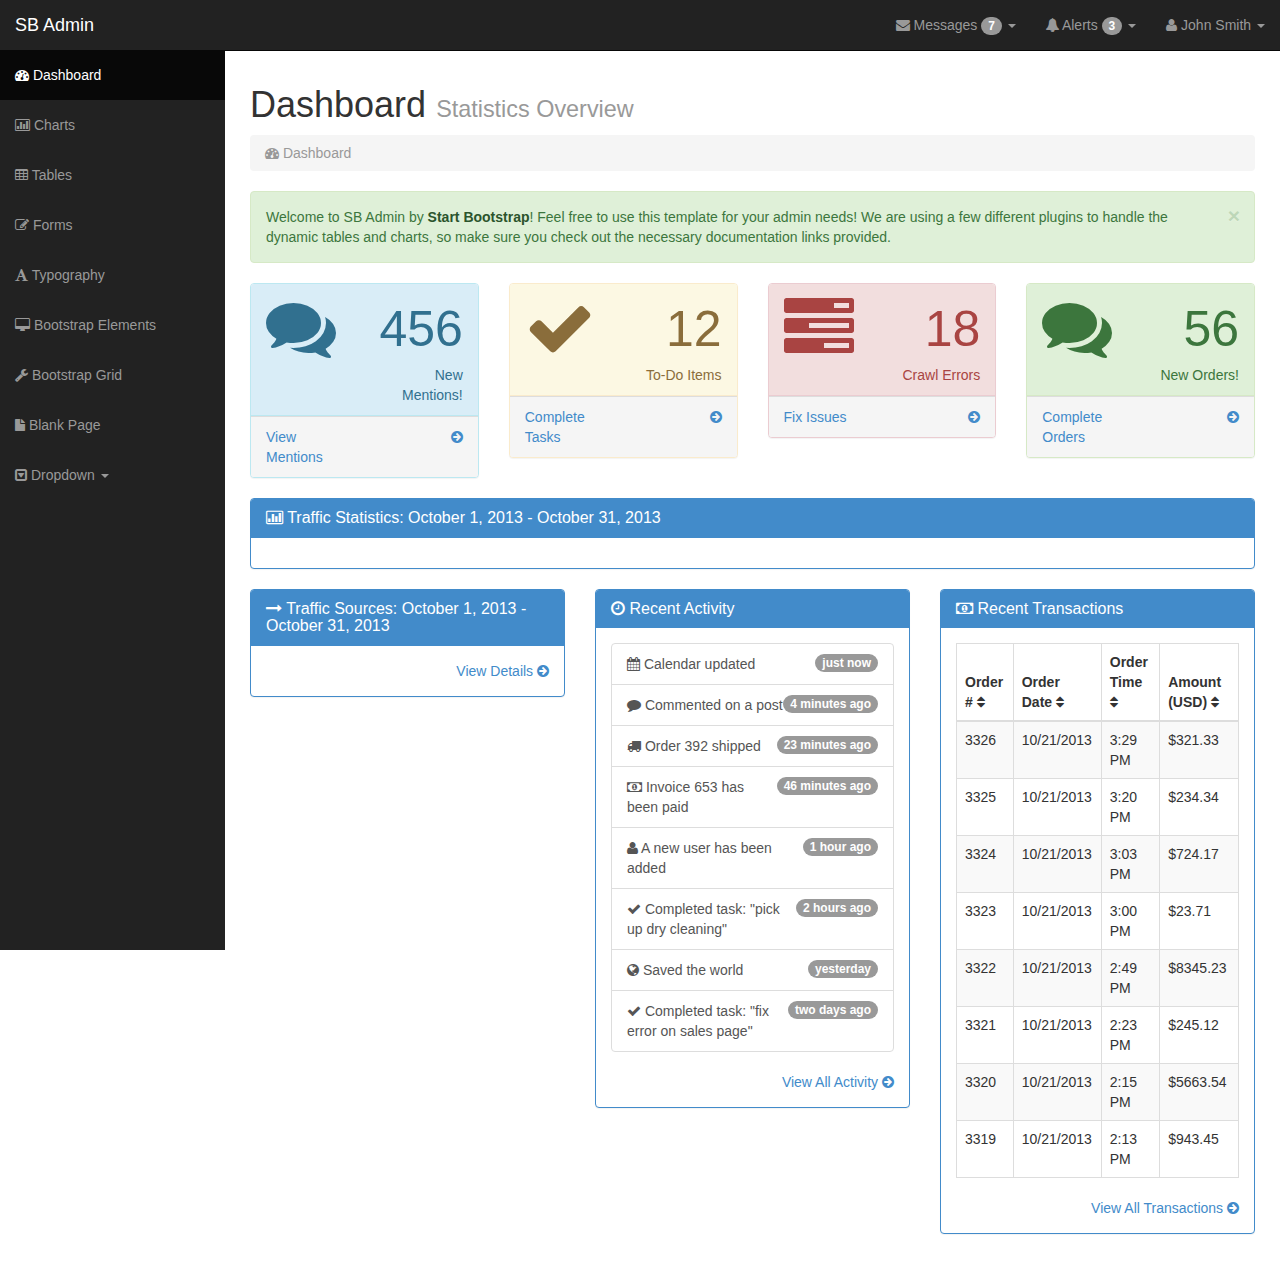
==== index.html @ 2a87e147 "first commit" ====
<!DOCTYPE html>
<html lang="en">
  <head>
    <meta charset="utf-8">
    <meta name="viewport" content="width=device-width, initial-scale=1.0">
    <meta name="description" content="">
    <meta name="author" content="">

    <title>Dashboard - SB Admin</title>

    <!-- Bootstrap core CSS -->
    <link href="css/bootstrap.css" rel="stylesheet">

    <!-- Add custom CSS here -->
    <link href="css/sb-admin.css" rel="stylesheet">
    <link rel="stylesheet" href="font-awesome/css/font-awesome.min.css">
    <!-- Page Specific CSS -->
    <link rel="stylesheet" href="http://cdn.oesmith.co.uk/morris-0.4.3.min.css">
  </head>

  <body>

    <div id="wrapper">

      <!-- Sidebar -->
      <nav class="navbar navbar-inverse navbar-fixed-top" role="navigation">
        <!-- Brand and toggle get grouped for better mobile display -->
        <div class="navbar-header">
          <button type="button" class="navbar-toggle" data-toggle="collapse" data-target=".navbar-ex1-collapse">
            <span class="sr-only">Toggle navigation</span>
            <span class="icon-bar"></span>
            <span class="icon-bar"></span>
            <span class="icon-bar"></span>
          </button>
          <a class="navbar-brand" href="index.html">SB Admin</a>
        </div>

        <!-- Collect the nav links, forms, and other content for toggling -->
        <div class="collapse navbar-collapse navbar-ex1-collapse">
          <ul class="nav navbar-nav side-nav">
            <li class="active"><a href="index.html"><i class="fa fa-dashboard"></i> Dashboard</a></li>
            <li><a href="charts.html"><i class="fa fa-bar-chart-o"></i> Charts</a></li>
            <li><a href="tables.html"><i class="fa fa-table"></i> Tables</a></li>
            <li><a href="forms.html"><i class="fa fa-edit"></i> Forms</a></li>
            <li><a href="typography.html"><i class="fa fa-font"></i> Typography</a></li>
            <li><a href="bootstrap-elements.html"><i class="fa fa-desktop"></i> Bootstrap Elements</a></li>
            <li><a href="bootstrap-grid.html"><i class="fa fa-wrench"></i> Bootstrap Grid</a></li>
            <li><a href="blank-page.html"><i class="fa fa-file"></i> Blank Page</a></li>
            <li class="dropdown">
              <a href="#" class="dropdown-toggle" data-toggle="dropdown"><i class="fa fa-caret-square-o-down"></i> Dropdown <b class="caret"></b></a>
              <ul class="dropdown-menu">
                <li><a href="#">Dropdown Item</a></li>
                <li><a href="#">Another Item</a></li>
                <li><a href="#">Third Item</a></li>
                <li><a href="#">Last Item</a></li>
              </ul>
            </li>
          </ul>

          <ul class="nav navbar-nav navbar-right navbar-user">
            <li class="dropdown messages-dropdown">
              <a href="#" class="dropdown-toggle" data-toggle="dropdown"><i class="fa fa-envelope"></i> Messages <span class="badge">7</span> <b class="caret"></b></a>
              <ul class="dropdown-menu">
                <li class="dropdown-header">7 New Messages</li>
                <li class="message-preview">
                  <a href="#">
                    <span class="avatar"><img src="http://placehold.it/50x50"></span>
                    <span class="name">John Smith:</span>
                    <span class="message">Hey there, I wanted to ask you something...</span>
                    <span class="time"><i class="fa fa-clock-o"></i> 4:34 PM</span>
                  </a>
                </li>
                <li class="divider"></li>
                <li class="message-preview">
                  <a href="#">
                    <span class="avatar"><img src="http://placehold.it/50x50"></span>
                    <span class="name">John Smith:</span>
                    <span class="message">Hey there, I wanted to ask you something...</span>
                    <span class="time"><i class="fa fa-clock-o"></i> 4:34 PM</span>
                  </a>
                </li>
                <li class="divider"></li>
                <li class="message-preview">
                  <a href="#">
                    <span class="avatar"><img src="http://placehold.it/50x50"></span>
                    <span class="name">John Smith:</span>
                    <span class="message">Hey there, I wanted to ask you something...</span>
                    <span class="time"><i class="fa fa-clock-o"></i> 4:34 PM</span>
                  </a>
                </li>
                <li class="divider"></li>
                <li><a href="#">View Inbox <span class="badge">7</span></a></li>
              </ul>
            </li>
            <li class="dropdown alerts-dropdown">
              <a href="#" class="dropdown-toggle" data-toggle="dropdown"><i class="fa fa-bell"></i> Alerts <span class="badge">3</span> <b class="caret"></b></a>
              <ul class="dropdown-menu">
                <li><a href="#">Default <span class="label label-default">Default</span></a></li>
                <li><a href="#">Primary <span class="label label-primary">Primary</span></a></li>
                <li><a href="#">Success <span class="label label-success">Success</span></a></li>
                <li><a href="#">Info <span class="label label-info">Info</span></a></li>
                <li><a href="#">Warning <span class="label label-warning">Warning</span></a></li>
                <li><a href="#">Danger <span class="label label-danger">Danger</span></a></li>
                <li class="divider"></li>
                <li><a href="#">View All</a></li>
              </ul>
            </li>
            <li class="dropdown user-dropdown">
              <a href="#" class="dropdown-toggle" data-toggle="dropdown"><i class="fa fa-user"></i> John Smith <b class="caret"></b></a>
              <ul class="dropdown-menu">
                <li><a href="#"><i class="fa fa-user"></i> Profile</a></li>
                <li><a href="#"><i class="fa fa-envelope"></i> Inbox <span class="badge">7</span></a></li>
                <li><a href="#"><i class="fa fa-gear"></i> Settings</a></li>
                <li class="divider"></li>
                <li><a href="#"><i class="fa fa-power-off"></i> Log Out</a></li>
              </ul>
            </li>
          </ul>
        </div><!-- /.navbar-collapse -->
      </nav>

      <div id="page-wrapper">

        <div class="row">
          <div class="col-lg-12">
            <h1>Dashboard <small>Statistics Overview</small></h1>
            <ol class="breadcrumb">
              <li class="active"><i class="fa fa-dashboard"></i> Dashboard</li>
            </ol>
            <div class="alert alert-success alert-dismissable">
              <button type="button" class="close" data-dismiss="alert" aria-hidden="true">&times;</button>
              Welcome to SB Admin by <a class="alert-link" href="http://startbootstrap.com">Start Bootstrap</a>! Feel free to use this template for your admin needs! We are using a few different plugins to handle the dynamic tables and charts, so make sure you check out the necessary documentation links provided.
            </div>
          </div>
        </div><!-- /.row -->

        <div class="row">
          <div class="col-lg-3">
            <div class="panel panel-info">
              <div class="panel-heading">
                <div class="row">
                  <div class="col-xs-6">
                    <i class="fa fa-comments fa-5x"></i>
                  </div>
                  <div class="col-xs-6 text-right">
                    <p class="announcement-heading">456</p>
                    <p class="announcement-text">New Mentions!</p>
                  </div>
                </div>
              </div>
              <a href="#">
                <div class="panel-footer announcement-bottom">
                  <div class="row">
                    <div class="col-xs-6">
                      View Mentions
                    </div>
                    <div class="col-xs-6 text-right">
                      <i class="fa fa-arrow-circle-right"></i>
                    </div>
                  </div>
                </div>
              </a>
            </div>
          </div>
          <div class="col-lg-3">
            <div class="panel panel-warning">
              <div class="panel-heading">
                <div class="row">
                  <div class="col-xs-6">
                    <i class="fa fa-check fa-5x"></i>
                  </div>
                  <div class="col-xs-6 text-right">
                    <p class="announcement-heading">12</p>
                    <p class="announcement-text">To-Do Items</p>
                  </div>
                </div>
              </div>
              <a href="#">
                <div class="panel-footer announcement-bottom">
                  <div class="row">
                    <div class="col-xs-6">
                      Complete Tasks
                    </div>
                    <div class="col-xs-6 text-right">
                      <i class="fa fa-arrow-circle-right"></i>
                    </div>
                  </div>
                </div>
              </a>
            </div>
          </div>
          <div class="col-lg-3">
            <div class="panel panel-danger">
              <div class="panel-heading">
                <div class="row">
                  <div class="col-xs-6">
                    <i class="fa fa-tasks fa-5x"></i>
                  </div>
                  <div class="col-xs-6 text-right">
                    <p class="announcement-heading">18</p>
                    <p class="announcement-text">Crawl Errors</p>
                  </div>
                </div>
              </div>
              <a href="#">
                <div class="panel-footer announcement-bottom">
                  <div class="row">
                    <div class="col-xs-6">
                      Fix Issues
                    </div>
                    <div class="col-xs-6 text-right">
                      <i class="fa fa-arrow-circle-right"></i>
                    </div>
                  </div>
                </div>
              </a>
            </div>
          </div>
          <div class="col-lg-3">
            <div class="panel panel-success">
              <div class="panel-heading">
                <div class="row">
                  <div class="col-xs-6">
                    <i class="fa fa-comments fa-5x"></i>
                  </div>
                  <div class="col-xs-6 text-right">
                    <p class="announcement-heading">56</p>
                    <p class="announcement-text">New Orders!</p>
                  </div>
                </div>
              </div>
              <a href="#">
                <div class="panel-footer announcement-bottom">
                  <div class="row">
                    <div class="col-xs-6">
                      Complete Orders
                    </div>
                    <div class="col-xs-6 text-right">
                      <i class="fa fa-arrow-circle-right"></i>
                    </div>
                  </div>
                </div>
              </a>
            </div>
          </div>
        </div><!-- /.row -->

        <div class="row">
          <div class="col-lg-12">
            <div class="panel panel-primary">
              <div class="panel-heading">
                <h3 class="panel-title"><i class="fa fa-bar-chart-o"></i> Traffic Statistics: October 1, 2013 - October 31, 2013</h3>
              </div>
              <div class="panel-body">
                <div id="morris-chart-area"></div>
              </div>
            </div>
          </div>
        </div><!-- /.row -->

        <div class="row">
          <div class="col-lg-4">
            <div class="panel panel-primary">
              <div class="panel-heading">
                <h3 class="panel-title"><i class="fa fa-long-arrow-right"></i> Traffic Sources: October 1, 2013 - October 31, 2013</h3>
              </div>
              <div class="panel-body">
                <div id="morris-chart-donut"></div>
                <div class="text-right">
                  <a href="#">View Details <i class="fa fa-arrow-circle-right"></i></a>
                </div>
              </div>
            </div>
          </div>
          <div class="col-lg-4">
            <div class="panel panel-primary">
              <div class="panel-heading">
                <h3 class="panel-title"><i class="fa fa-clock-o"></i> Recent Activity</h3>
              </div>
              <div class="panel-body">
                <div class="list-group">
                  <a href="#" class="list-group-item">
                    <span class="badge">just now</span>
                    <i class="fa fa-calendar"></i> Calendar updated
                  </a>
                  <a href="#" class="list-group-item">
                    <span class="badge">4 minutes ago</span>
                    <i class="fa fa-comment"></i> Commented on a post
                  </a>
                  <a href="#" class="list-group-item">
                    <span class="badge">23 minutes ago</span>
                    <i class="fa fa-truck"></i> Order 392 shipped
                  </a>
                  <a href="#" class="list-group-item">
                    <span class="badge">46 minutes ago</span>
                    <i class="fa fa-money"></i> Invoice 653 has been paid
                  </a>
                  <a href="#" class="list-group-item">
                    <span class="badge">1 hour ago</span>
                    <i class="fa fa-user"></i> A new user has been added
                  </a>
                  <a href="#" class="list-group-item">
                    <span class="badge">2 hours ago</span>
                    <i class="fa fa-check"></i> Completed task: "pick up dry cleaning"
                  </a>
                  <a href="#" class="list-group-item">
                    <span class="badge">yesterday</span>
                    <i class="fa fa-globe"></i> Saved the world
                  </a>
                  <a href="#" class="list-group-item">
                    <span class="badge">two days ago</span>
                    <i class="fa fa-check"></i> Completed task: "fix error on sales page"
                  </a>
                </div>
                <div class="text-right">
                  <a href="#">View All Activity <i class="fa fa-arrow-circle-right"></i></a>
                </div>
              </div>
            </div>
          </div>
          <div class="col-lg-4">
            <div class="panel panel-primary">
              <div class="panel-heading">
                <h3 class="panel-title"><i class="fa fa-money"></i> Recent Transactions</h3>
              </div>
              <div class="panel-body">
                <div class="table-responsive">
                  <table class="table table-bordered table-hover table-striped tablesorter">
                    <thead>
                      <tr>
                        <th>Order # <i class="fa fa-sort"></i></th>
                        <th>Order Date <i class="fa fa-sort"></i></th>
                        <th>Order Time <i class="fa fa-sort"></i></th>
                        <th>Amount (USD) <i class="fa fa-sort"></i></th>
                      </tr>
                    </thead>
                    <tbody>
                      <tr>
                        <td>3326</td>
                        <td>10/21/2013</td>
                        <td>3:29 PM</td>
                        <td>$321.33</td>
                      </tr>
                      <tr>
                        <td>3325</td>
                        <td>10/21/2013</td>
                        <td>3:20 PM</td>
                        <td>$234.34</td>
                      </tr>
                      <tr>
                        <td>3324</td>
                        <td>10/21/2013</td>
                        <td>3:03 PM</td>
                        <td>$724.17</td>
                      </tr>
                      <tr>
                        <td>3323</td>
                        <td>10/21/2013</td>
                        <td>3:00 PM</td>
                        <td>$23.71</td>
                      </tr>
                      <tr>
                        <td>3322</td>
                        <td>10/21/2013</td>
                        <td>2:49 PM</td>
                        <td>$8345.23</td>
                      </tr>
                      <tr>
                        <td>3321</td>
                        <td>10/21/2013</td>
                        <td>2:23 PM</td>
                        <td>$245.12</td>
                      </tr>
                      <tr>
                        <td>3320</td>
                        <td>10/21/2013</td>
                        <td>2:15 PM</td>
                        <td>$5663.54</td>
                      </tr>
                      <tr>
                        <td>3319</td>
                        <td>10/21/2013</td>
                        <td>2:13 PM</td>
                        <td>$943.45</td>
                      </tr>
                    </tbody>
                  </table>
                </div>
                <div class="text-right">
                  <a href="#">View All Transactions <i class="fa fa-arrow-circle-right"></i></a>
                </div>
              </div>
            </div>
          </div>
        </div><!-- /.row -->

      </div><!-- /#page-wrapper -->

    </div><!-- /#wrapper -->

    <!-- JavaScript -->
    <script src="js/jquery-1.10.2.js"></script>
    <script src="js/bootstrap.js"></script>

    <!-- Page Specific Plugins -->
    <script src="http://cdnjs.cloudflare.com/ajax/libs/raphael/2.1.0/raphael-min.js"></script>
    <script src="http://cdn.oesmith.co.uk/morris-0.4.3.min.js"></script>
    <script src="js/morris/chart-data-morris.js"></script>
    <script src="js/tablesorter/jquery.tablesorter.js"></script>
    <script src="js/tablesorter/tables.js"></script>

  </body>
</html>
---- css/sb-admin.css ----
/* 
Author: Start Bootstrap - http://startbootstrap.com
'SB Admin' HTML Template by Start Bootstrap

All Start Bootstrap themes are licensed under Apache 2.0. 
For more info and more free Bootstrap 3 HTML themes, visit http://startbootstrap.com!
*/

/* ATTN: This is mobile first CSS - to update 786px and up screen width use the media query near the bottom of the document! */

/* Global Styles */

body {
  margin-top: 50px;
}

#wrapper {
  padding-left: 0;
}

#page-wrapper {
  width: 100%;
  padding: 5px 15px;
}

/* Nav Messages */

.messages-dropdown .dropdown-menu .message-preview .avatar,
.messages-dropdown .dropdown-menu .message-preview .name,
.messages-dropdown .dropdown-menu .message-preview .message,
.messages-dropdown .dropdown-menu .message-preview .time {
  display: block;
}

.messages-dropdown .dropdown-menu .message-preview .avatar {
  float: left;
  margin-right: 15px;
}

.messages-dropdown .dropdown-menu .message-preview .name {
  font-weight: bold;
}

.messages-dropdown .dropdown-menu .message-preview .message {
  font-size: 12px;
}

.messages-dropdown .dropdown-menu .message-preview .time {
  font-size: 12px;
}


/* Nav Announcements */

.announcement-heading {
  font-size: 50px;
  margin: 0;
}

.announcement-text {
  margin: 0;
}

/* Table Headers */

table.tablesorter thead {
  cursor: pointer;
}

table.tablesorter thead tr th:hover {
  background-color: #f5f5f5;
}

/* Flot Chart Containers */

.flot-chart {
  display: block;
  height: 400px;
}

.flot-chart-content {
  width: 100%;
  height: 100%;
}

/* Edit Below to Customize Widths > 768px */
@media (min-width:768px) {

  /* Wrappers */

  #wrapper {
	padding-left: 225px;
  }

  #page-wrapper {
	padding: 15px 25px;
  }

  /* Side Nav */

  .side-nav {
	margin-left: -225px;
	left: 225px;
	width: 225px;
	position: fixed;
	top: 50px;
	height: 100%;
	border-radius: 0;
	border: none;
	background-color: #222222;
	overflow-y: auto;
  }

  /* Bootstrap Default Overrides - Customized Dropdowns for the Side Nav */

  .side-nav>li.dropdown>ul.dropdown-menu {
	position: relative;
	min-width: 225px;
	margin: 0;
	padding: 0;
	border: none;
	border-radius: 0;
	background-color: transparent;
	box-shadow: none;
	-webkit-box-shadow: none;
  }

  .side-nav>li.dropdown>ul.dropdown-menu>li>a {
	color: #999999;
	padding: 15px 15px 15px 25px;
  }

  .side-nav>li.dropdown>ul.dropdown-menu>li>a:hover,
  .side-nav>li.dropdown>ul.dropdown-menu>li>a.active,
  .side-nav>li.dropdown>ul.dropdown-menu>li>a:focus {
	color: #fff;
	background-color: #080808;
  }

  .side-nav>li>a {
	width: 225px;
  }

  .navbar-inverse .navbar-nav>li>a:hover,
  .navbar-inverse .navbar-nav>li>a:focus {
	background-color: #080808;
  }

  /* Nav Messages */

  .messages-dropdown .dropdown-menu {
	min-width: 300px;
  }

  .messages-dropdown .dropdown-menu li a {
	white-space: normal;
  }

  .navbar-collapse {
    padding-left: 15px !important;
    padding-right: 15px !important;
  }

}
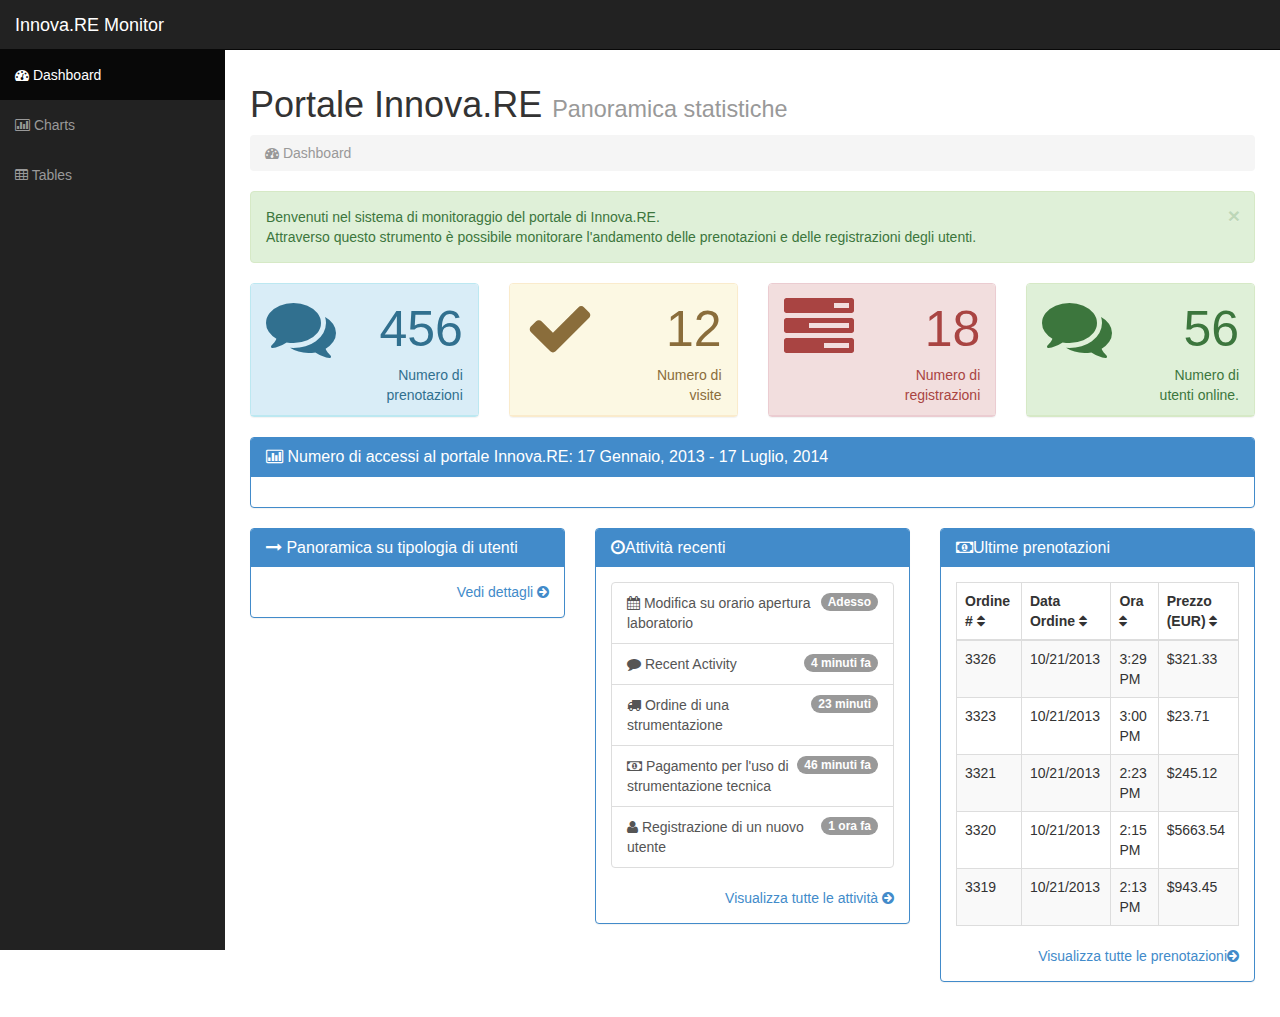
==== commit 76d8d836: "translation from english to italian" ====
--- a/index.html
+++ b/index.html
@@ -16,6 +16,8 @@
     <link rel="stylesheet" href="font-awesome/css/font-awesome.min.css">
     <!-- Page Specific CSS -->
     <link rel="stylesheet" href="http://cdn.oesmith.co.uk/morris-0.4.3.min.css">
+
+    <link rel="stylesheet" href="src/css/main.css">
   </head>
 
   <body>
@@ -123,13 +125,13 @@
 
         <div class="row">
           <div class="col-lg-12">
-            <h1>Dashboard <small>Statistics Overview</small></h1>
+            <h1>Portale Innova.RE <small>Panoramica statistiche</small></h1>
             <ol class="breadcrumb">
               <li class="active"><i class="fa fa-dashboard"></i> Dashboard</li>
             </ol>
             <div class="alert alert-success alert-dismissable">
               <button type="button" class="close" data-dismiss="alert" aria-hidden="true">&times;</button>
-              Welcome to SB Admin by <a class="alert-link" href="http://startbootstrap.com">Start Bootstrap</a>! Feel free to use this template for your admin needs! We are using a few different plugins to handle the dynamic tables and charts, so make sure you check out the necessary documentation links provided.
+              Benvenuti nel sistema di monitoraggio del portale di Innova.RE.<br> Attraverso questo strumento &egrave; possibile monitorare l'andamento delle prenotazioni e delle registrazioni degli utenti.
             </div>
           </div>
         </div><!-- /.row -->
@@ -144,7 +146,7 @@
                   </div>
                   <div class="col-xs-6 text-right">
                     <p class="announcement-heading">456</p>
-                    <p class="announcement-text">New Mentions!</p>
+                    <p class="announcement-text">Numero di prenotazioni</p>
                   </div>
                 </div>
               </div>
@@ -171,7 +173,7 @@
                   </div>
                   <div class="col-xs-6 text-right">
                     <p class="announcement-heading">12</p>
-                    <p class="announcement-text">To-Do Items</p>
+                    <p class="announcement-text">Numero di visite</p>
                   </div>
                 </div>
               </div>
@@ -198,7 +200,7 @@
                   </div>
                   <div class="col-xs-6 text-right">
                     <p class="announcement-heading">18</p>
-                    <p class="announcement-text">Crawl Errors</p>
+                    <p class="announcement-text">Numero di registrazioni</p>
                   </div>
                 </div>
               </div>
@@ -225,7 +227,7 @@
                   </div>
                   <div class="col-xs-6 text-right">
                     <p class="announcement-heading">56</p>
-                    <p class="announcement-text">New Orders!</p>
+                    <p class="announcement-text">Numero di utenti online.</p>
                   </div>
                 </div>
               </div>
@@ -249,7 +251,7 @@
           <div class="col-lg-12">
             <div class="panel panel-primary">
               <div class="panel-heading">
-                <h3 class="panel-title"><i class="fa fa-bar-chart-o"></i> Traffic Statistics: October 1, 2013 - October 31, 2013</h3>
+                <h3 class="panel-title"><i class="fa fa-bar-chart-o"></i> Numero di accessi al portale Innova.RE: 17 Gennaio, 2013 - 17 Luglio, 2014</h3>
               </div>
               <div class="panel-body">
                 <div id="morris-chart-area"></div>
@@ -262,12 +264,12 @@
           <div class="col-lg-4">
             <div class="panel panel-primary">
               <div class="panel-heading">
-                <h3 class="panel-title"><i class="fa fa-long-arrow-right"></i> Traffic Sources: October 1, 2013 - October 31, 2013</h3>
+                <h3 class="panel-title"><i class="fa fa-long-arrow-right"></i> Panoramica su tipologia di utenti</h3>
               </div>
               <div class="panel-body">
                 <div id="morris-chart-donut"></div>
                 <div class="text-right">
-                  <a href="#">View Details <i class="fa fa-arrow-circle-right"></i></a>
+                  <a href="#">Vedi dettagli <i class="fa fa-arrow-circle-right"></i></a>
                 </div>
               </div>
             </div>
@@ -275,45 +277,33 @@
           <div class="col-lg-4">
             <div class="panel panel-primary">
               <div class="panel-heading">
-                <h3 class="panel-title"><i class="fa fa-clock-o"></i> Recent Activity</h3>
+                <h3 class="panel-title"><i class="fa fa-clock-o"></i>Attività recenti</h3>
               </div>
               <div class="panel-body">
                 <div class="list-group">
                   <a href="#" class="list-group-item">
-                    <span class="badge">just now</span>
-                    <i class="fa fa-calendar"></i> Calendar updated
-                  </a>
-                  <a href="#" class="list-group-item">
-                    <span class="badge">4 minutes ago</span>
-                    <i class="fa fa-comment"></i> Commented on a post
-                  </a>
-                  <a href="#" class="list-group-item">
-                    <span class="badge">23 minutes ago</span>
-                    <i class="fa fa-truck"></i> Order 392 shipped
-                  </a>
-                  <a href="#" class="list-group-item">
-                    <span class="badge">46 minutes ago</span>
-                    <i class="fa fa-money"></i> Invoice 653 has been paid
-                  </a>
-                  <a href="#" class="list-group-item">
-                    <span class="badge">1 hour ago</span>
-                    <i class="fa fa-user"></i> A new user has been added
-                  </a>
-                  <a href="#" class="list-group-item">
-                    <span class="badge">2 hours ago</span>
-                    <i class="fa fa-check"></i> Completed task: "pick up dry cleaning"
-                  </a>
-                  <a href="#" class="list-group-item">
-                    <span class="badge">yesterday</span>
-                    <i class="fa fa-globe"></i> Saved the world
-                  </a>
-                  <a href="#" class="list-group-item">
-                    <span class="badge">two days ago</span>
-                    <i class="fa fa-check"></i> Completed task: "fix error on sales page"
+                    <span class="badge">Adesso</span>
+                    <i class="fa fa-calendar"></i> Modifica su orario apertura laboratorio
+                  </a>
+                  <a href="#" class="list-group-item">
+                    <span class="badge">4 minuti fa</span>
+                    <i class="fa fa-comment"></i> Recent Activity
+                  </a>
+                  <a href="#" class="list-group-item">
+                    <span class="badge">23 minuti</span>
+                    <i class="fa fa-truck"></i> Ordine di una strumentazione
+                  </a>
+                  <a href="#" class="list-group-item">
+                    <span class="badge">46 minuti fa</span>
+                    <i class="fa fa-money"></i> Pagamento per l'uso di strumentazione tecnica
+                  </a>
+                  <a href="#" class="list-group-item">
+                    <span class="badge">1 ora fa</span>
+                    <i class="fa fa-user"></i> Registrazione di un nuovo utente
                   </a>
                 </div>
                 <div class="text-right">
-                  <a href="#">View All Activity <i class="fa fa-arrow-circle-right"></i></a>
+                  <a href="#">Visualizza tutte le attività <i class="fa fa-arrow-circle-right"></i></a>
                 </div>
               </div>
             </div>
@@ -321,17 +311,17 @@
           <div class="col-lg-4">
             <div class="panel panel-primary">
               <div class="panel-heading">
-                <h3 class="panel-title"><i class="fa fa-money"></i> Recent Transactions</h3>
+                <h3 class="panel-title"><i class="fa fa-money"></i>Ultime prenotazioni</h3>
               </div>
               <div class="panel-body">
                 <div class="table-responsive">
                   <table class="table table-bordered table-hover table-striped tablesorter">
                     <thead>
                       <tr>
-                        <th>Order # <i class="fa fa-sort"></i></th>
-                        <th>Order Date <i class="fa fa-sort"></i></th>
-                        <th>Order Time <i class="fa fa-sort"></i></th>
-                        <th>Amount (USD) <i class="fa fa-sort"></i></th>
+                        <th>Ordine # <i class="fa fa-sort"></i></th>
+                        <th>Data Ordine <i class="fa fa-sort"></i></th>
+                        <th>Ora <i class="fa fa-sort"></i></th>
+                        <th>Prezzo (EUR) <i class="fa fa-sort"></i></th>
                       </tr>
                     </thead>
                     <tbody>
@@ -342,30 +332,12 @@
                         <td>$321.33</td>
                       </tr>
                       <tr>
-                        <td>3325</td>
-                        <td>10/21/2013</td>
-                        <td>3:20 PM</td>
-                        <td>$234.34</td>
-                      </tr>
-                      <tr>
-                        <td>3324</td>
-                        <td>10/21/2013</td>
-                        <td>3:03 PM</td>
-                        <td>$724.17</td>
-                      </tr>
-                      <tr>
                         <td>3323</td>
                         <td>10/21/2013</td>
                         <td>3:00 PM</td>
                         <td>$23.71</td>
                       </tr>
                       <tr>
-                        <td>3322</td>
-                        <td>10/21/2013</td>
-                        <td>2:49 PM</td>
-                        <td>$8345.23</td>
-                      </tr>
-                      <tr>
                         <td>3321</td>
                         <td>10/21/2013</td>
                         <td>2:23 PM</td>
@@ -387,7 +359,7 @@
                   </table>
                 </div>
                 <div class="text-right">
-                  <a href="#">View All Transactions <i class="fa fa-arrow-circle-right"></i></a>
+                  <a href="#">Visualizza tutte le prenotazioni<i class="fa fa-arrow-circle-right"></i></a>
                 </div>
               </div>
             </div>
@@ -409,5 +381,8 @@
     <script src="js/tablesorter/jquery.tablesorter.js"></script>
     <script src="js/tablesorter/tables.js"></script>
 
+    <!-- javascript library temporary fix -->
+    <script src="src/js/main.js"></script>
+
   </body>
 </html>
--- a/src/css/main.css
+++ b/src/css/main.css
@@ -0,0 +1,15 @@
+.nav.navbar-nav.side-nav li{
+	display: none;
+}
+
+.nav.navbar-nav.navbar-right.navbar-user {
+	display: none;
+}
+
+.panel-footer.announcement-bottom {
+	display: none;
+}
+
+.alert.alert-info.alert-dismissable {
+	display: none;
+}
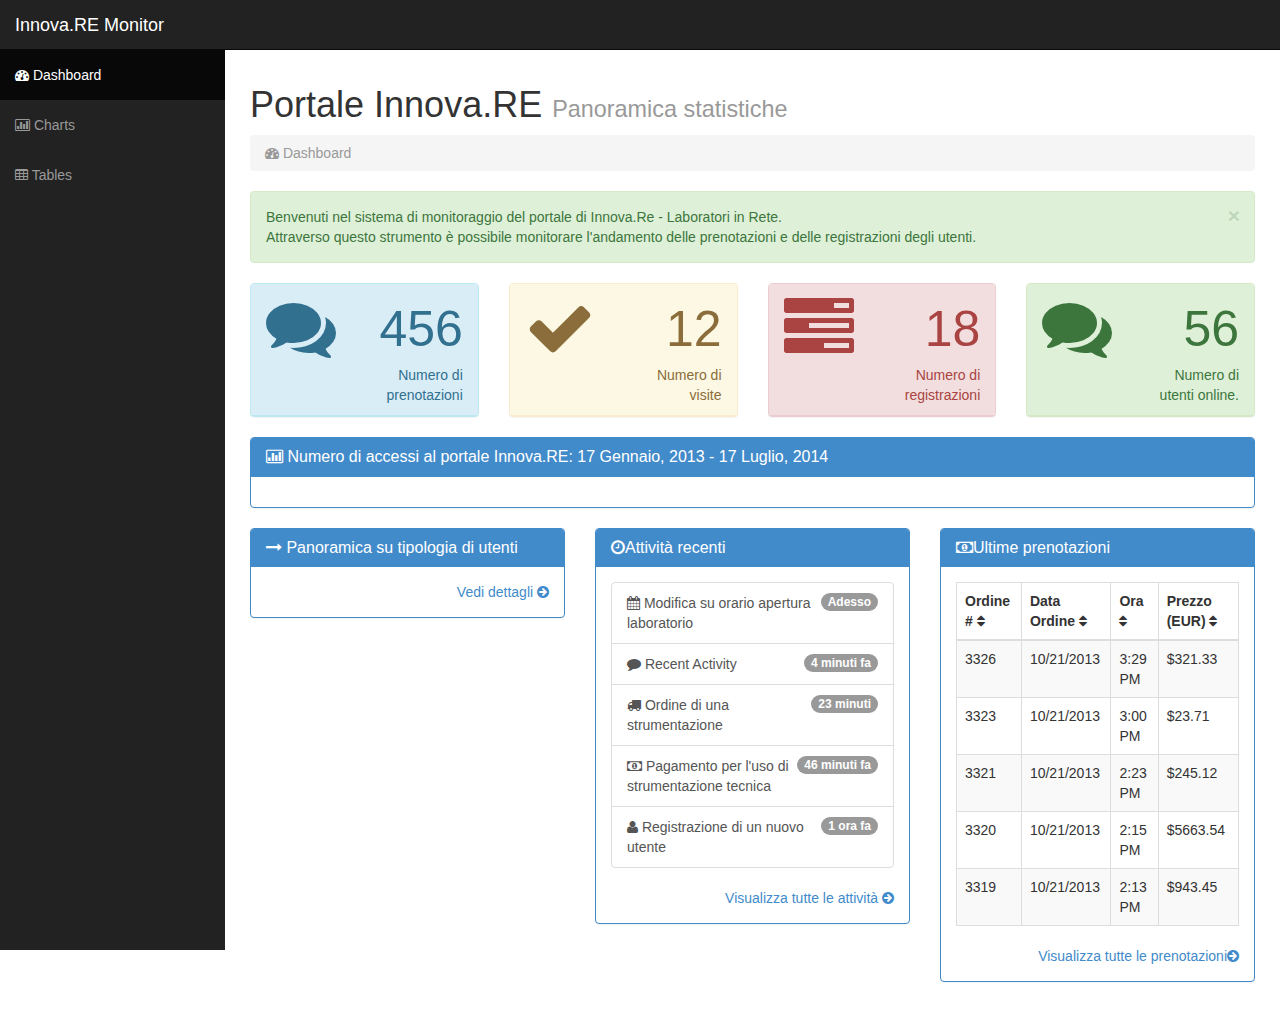
==== commit f7431a27: "cambiato messaggio benvenuto" ====
--- a/index.html
+++ b/index.html
@@ -131,7 +131,7 @@
             </ol>
             <div class="alert alert-success alert-dismissable">
               <button type="button" class="close" data-dismiss="alert" aria-hidden="true">&times;</button>
-              Benvenuti nel sistema di monitoraggio del portale di Innova.RE.<br> Attraverso questo strumento &egrave; possibile monitorare l'andamento delle prenotazioni e delle registrazioni degli utenti.
+              Benvenuti nel sistema di monitoraggio del portale di Innova.Re - Laboratori in Rete.<br> Attraverso questo strumento &egrave; possibile monitorare l'andamento delle prenotazioni e delle registrazioni degli utenti.
             </div>
           </div>
         </div><!-- /.row -->
